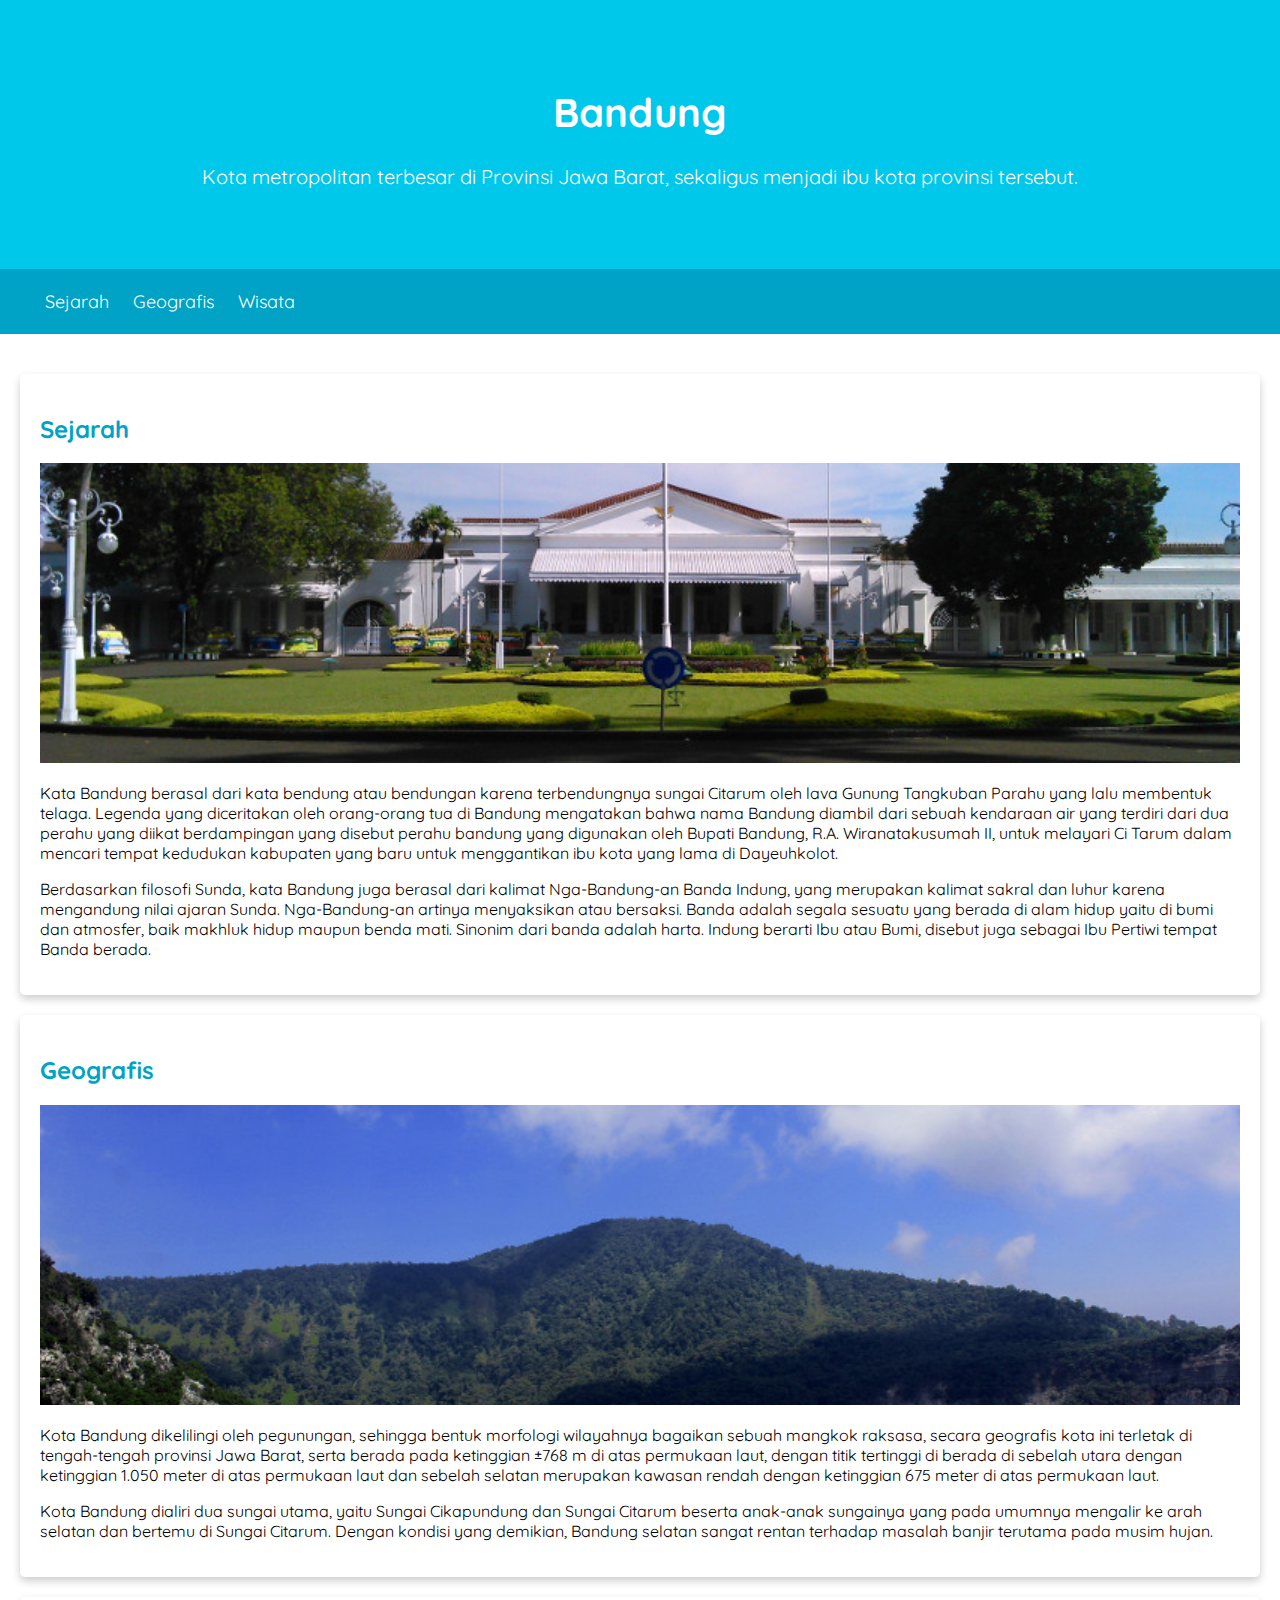
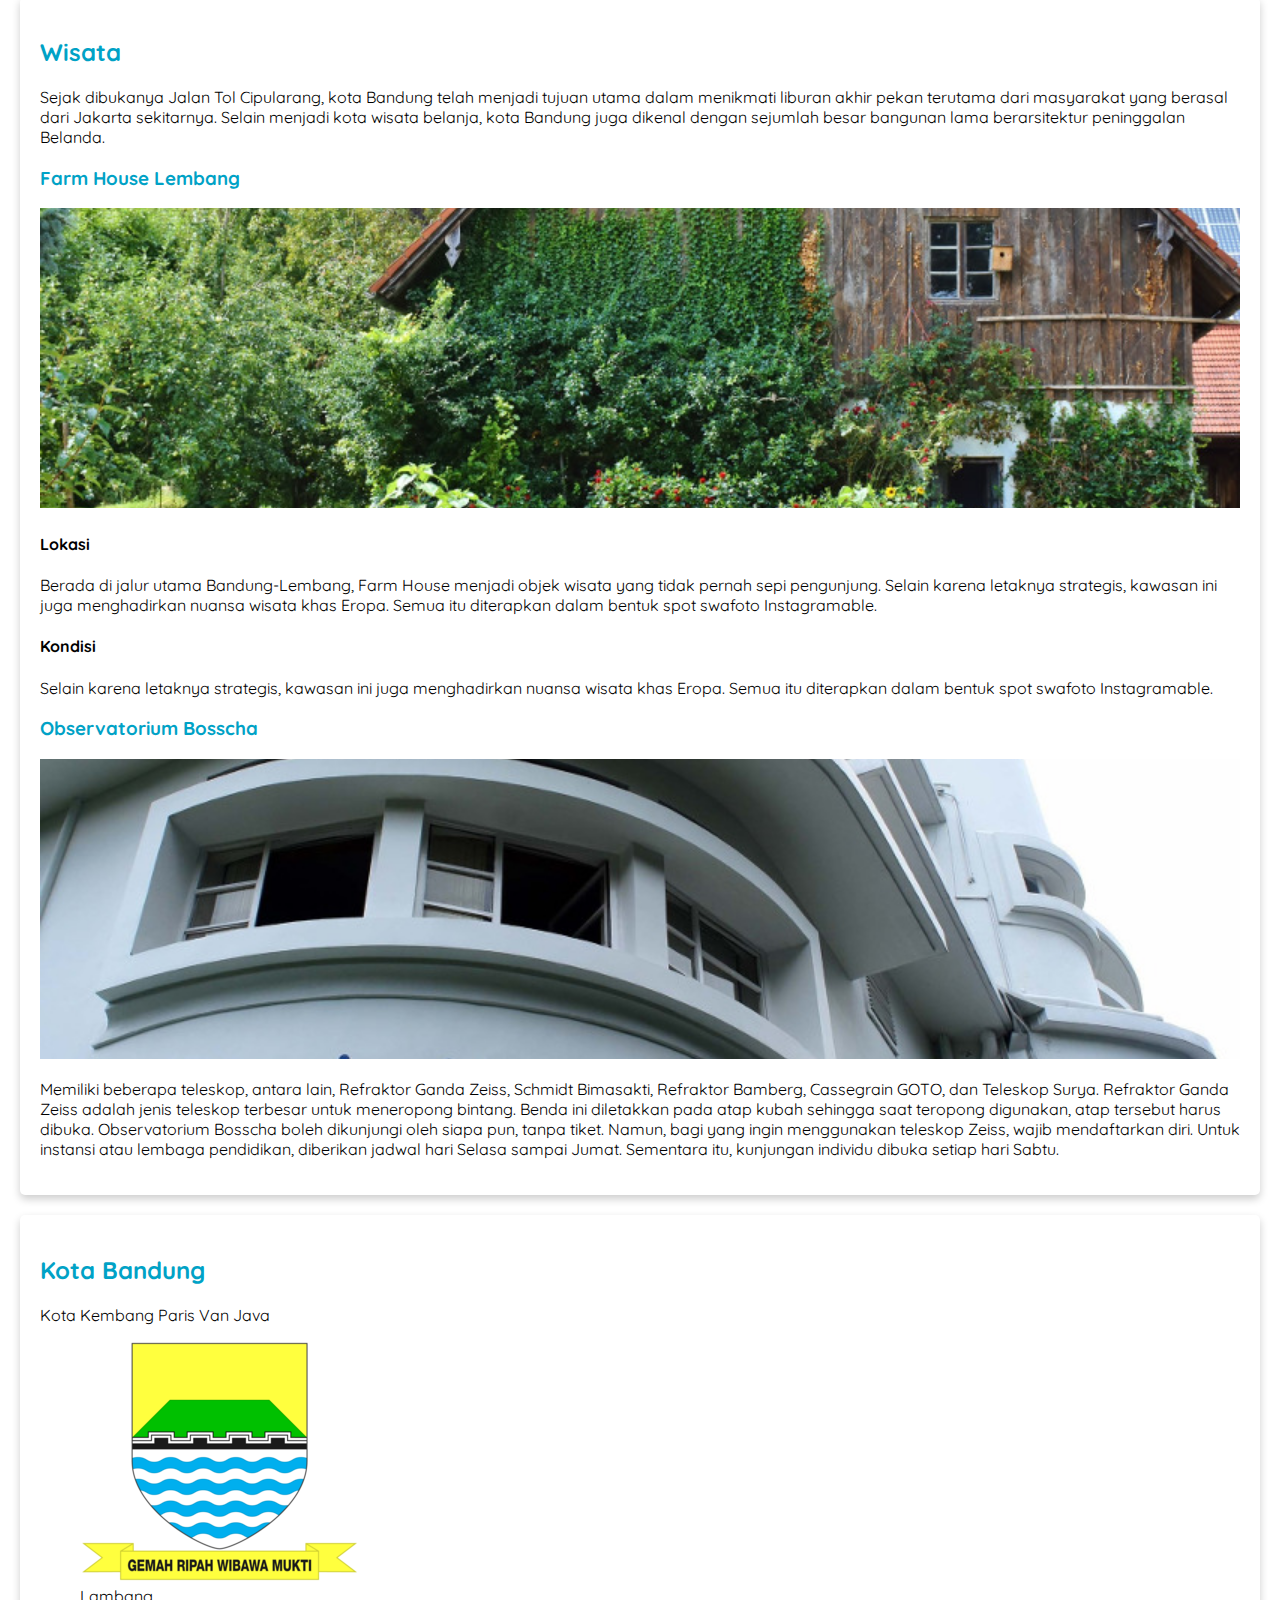
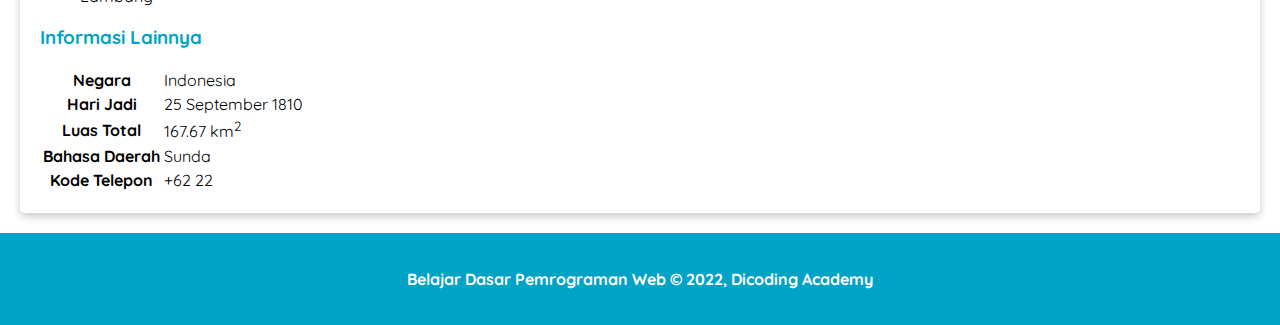
==== index.html @ 045c8f40 "first commit" ====
<!DOCTYPE html>
<html>
<head>
    <link rel="stylesheet" href="assets/styles/styles.css">
</head>
<body>
    
    <header>
        <div class="jumbotron">
        <h1>Bandung</h1>
        <p>Kota metropolitan terbesar di Provinsi Jawa Barat, sekaligus menjadi ibu kota provinsi tersebut.</p>
        </div>
        
        <nav>
            <ul>
                <li>
                    <a href="#sejarah">Sejarah</a>
                </li>
                <li>
                    <a href="#geografis">Geografis</a>
                </li>
                <li>
                    <a href="#wisata">Wisata</a>
                </li>
            </ul>
        </nav>
    </header>
    
    <main>
        
        <div id="content">
            <article class="card" id="sejarah">
                <h2>Sejarah</h2>
                <img class="featured-image" src="assets/image/history.jpg" alt="Sejarah Bandung"/>
                <p>Kata Bandung berasal dari kata bendung atau bendungan karena terbendungnya sungai Citarum oleh lava Gunung Tangkuban Parahu yang lalu membentuk telaga. Legenda yang diceritakan oleh orang-orang tua di Bandung mengatakan bahwa nama Bandung diambil dari sebuah kendaraan air yang terdiri dari dua perahu yang diikat berdampingan yang disebut perahu bandung yang digunakan oleh Bupati Bandung, R.A. Wiranatakusumah II, untuk melayari Ci Tarum dalam mencari tempat kedudukan kabupaten yang baru untuk menggantikan ibu kota yang lama di Dayeuhkolot.</p>
                
                <p>Berdasarkan filosofi Sunda, kata Bandung juga berasal dari kalimat Nga-Bandung-an Banda Indung, yang merupakan kalimat sakral dan luhur karena mengandung nilai ajaran Sunda. Nga-Bandung-an artinya menyaksikan atau bersaksi. Banda adalah segala sesuatu yang berada di alam hidup yaitu di bumi dan atmosfer, baik makhluk hidup maupun benda mati. Sinonim dari banda adalah harta. Indung berarti Ibu atau Bumi, disebut juga sebagai Ibu Pertiwi tempat Banda berada.</p>
            </article>
            
            <article class="card" id="geografis">
                <h2>Geografis</h2>
                <img class="featured-image" src="assets/image/geografis.jpg" alt="Geografis Bandung"/>
                <p>Kota Bandung dikelilingi oleh pegunungan, sehingga bentuk morfologi wilayahnya bagaikan sebuah mangkok raksasa, secara geografis kota ini terletak di tengah-tengah provinsi Jawa Barat, serta berada pada ketinggian ±768 m di atas permukaan laut, dengan titik tertinggi di berada di sebelah utara dengan ketinggian 1.050 meter di atas permukaan laut dan sebelah selatan merupakan kawasan rendah dengan ketinggian 675 meter di atas permukaan laut.</p>
                
                <p>Kota Bandung dialiri dua sungai utama, yaitu Sungai Cikapundung dan Sungai Citarum beserta anak-anak sungainya yang pada umumnya mengalir ke arah selatan dan bertemu di Sungai Citarum. Dengan kondisi yang demikian, Bandung selatan sangat rentan terhadap masalah banjir terutama pada musim hujan.</p>
            </article>
            
            <article class="card" id="wisata">
                <h2>Wisata</h2>
                <p>Sejak dibukanya Jalan Tol Cipularang, kota Bandung telah menjadi tujuan utama dalam menikmati liburan akhir pekan terutama dari masyarakat yang berasal dari Jakarta sekitarnya. Selain menjadi kota wisata belanja, kota Bandung juga dikenal dengan sejumlah besar bangunan lama berarsitektur peninggalan Belanda.</p>
                
                <section>
                    <h3>Farm House Lembang</h3>
                    <img class="featured-image" src="assets/image/farm-house.jpg" alt="Farm House Lembang" />
                    
                    <h4>Lokasi</h4>
                    <p>Berada di jalur utama Bandung-Lembang, Farm House menjadi objek wisata yang tidak pernah sepi pengunjung. Selain karena letaknya strategis, kawasan ini juga menghadirkan nuansa wisata khas Eropa. Semua itu diterapkan dalam bentuk spot swafoto Instagramable.</p>
                    
                    <h4>Kondisi</h4>
                    <p>Selain karena letaknya strategis, kawasan ini juga menghadirkan nuansa wisata khas Eropa. Semua itu diterapkan dalam bentuk spot swafoto Instagramable.</p>
                </section>
                
                <section>
                    <h3>Observatorium Bosscha</h3>
                    <img class="featured-image" src="assets/image/bosscha.jpg" alt="Observatorium Bosscha" />
                    <p>Memiliki beberapa teleskop, antara lain, Refraktor Ganda Zeiss, Schmidt Bimasakti, Refraktor Bamberg, Cassegrain GOTO, dan Teleskop Surya. Refraktor Ganda Zeiss adalah jenis teleskop terbesar untuk meneropong bintang. Benda ini diletakkan pada atap kubah sehingga saat teropong digunakan, atap tersebut harus dibuka. Observatorium Bosscha boleh dikunjungi oleh siapa pun, tanpa tiket. Namun, bagi yang ingin menggunakan teleskop Zeiss, wajib mendaftarkan diri. Untuk instansi atau lembaga pendidikan, diberikan jadwal hari Selasa sampai Jumat. Sementara itu, kunjungan individu dibuka setiap hari Sabtu.</p>
                </section>
            </article>
        </div>
        
        <aside>
            <article class="card" class="profile">
                <header>
                    <h2>Kota Bandung</h2>
                    <p>Kota Kembang Paris Van Java</p>
                    <figure>
                        <img src="assets/image/bandung-badge.png" alt="Logo Bandung">
                        <figcaption>Lambang</figcaption>
                    </figure>
                </header>

                <section>
                    <h3>Informasi Lainnya</h3>
                    <table>
                        <tr>
                            <th>Negara</th>
                            <td>Indonesia</td>
                        </tr>
                        <tr>
                            <th>Hari Jadi</th>
                            <td>25 September 1810</td>
                        </tr>
                        <tr>
                            <th>Luas Total</th>
                            <td>167.67 km<sup>2</sup></td>
                        </tr>
                        <tr>
                            <th>Bahasa Daerah</th>
                            <td>Sunda</td>
                        </tr>
                        <tr>
                            <th>Kode Telepon</th>
                            <td>+62 22</td>
                        </tr>
                    </table>
                </section>
            </article>
        </aside>
    </main>
    
    <footer>
        <p>Belajar Dasar Pemrograman Web &#169; 2022, Dicoding Academy</p>
    </footer>
    
</body>
</html>
---- assets/styles/styles.css ----
@import url('https://fonts.googleapis.com/css2?family=Quicksand:wght@400;700&display=swap');

body {
    font-family: Quicksand, sans-serif;
    margin: 0;
    padding: 0;
}

h2,
h3 {
    color: #00a2c6;
}

nav a {
    font-size: 18px;
    font-weight: 400;
    text-decoration: none;
}

nav a:hover {
    font-weight: bold;
}

.profile header {
    text-align: center;
}

footer {
    padding: 20px;
    color: white;
    background-color: #00a2c6;
    text-align: center;
    font-weight: bold;
}

.featured-image {
    width: 100%;
    max-height: 300px;
    object-fit: cover;
    object-position: center;
}

.profile img {
    width: 200px;
}

main {
    padding: 20px;
}

.card {
    box-shadow: 0 4px 8px 0 rgba(0, 0, 0, .2);
    border-radius: 5px;
    padding: 20px;
    margin-top: 20px;
}

.jumbotron {
    font-size: 20px;
    padding: 60px;
    background-color: #00c8eb;
    text-align: center;
    color: white;
}

nav {
    padding: 5px;
    background-color: #00a2c6;
}

nav li {
    display: inline;
    list-style-type: none;
    margin-right: 20px;
}

nav li a {
    font-size: 18px;
    font-weight: 400;
    text-decoration: none;
    color: white;
}
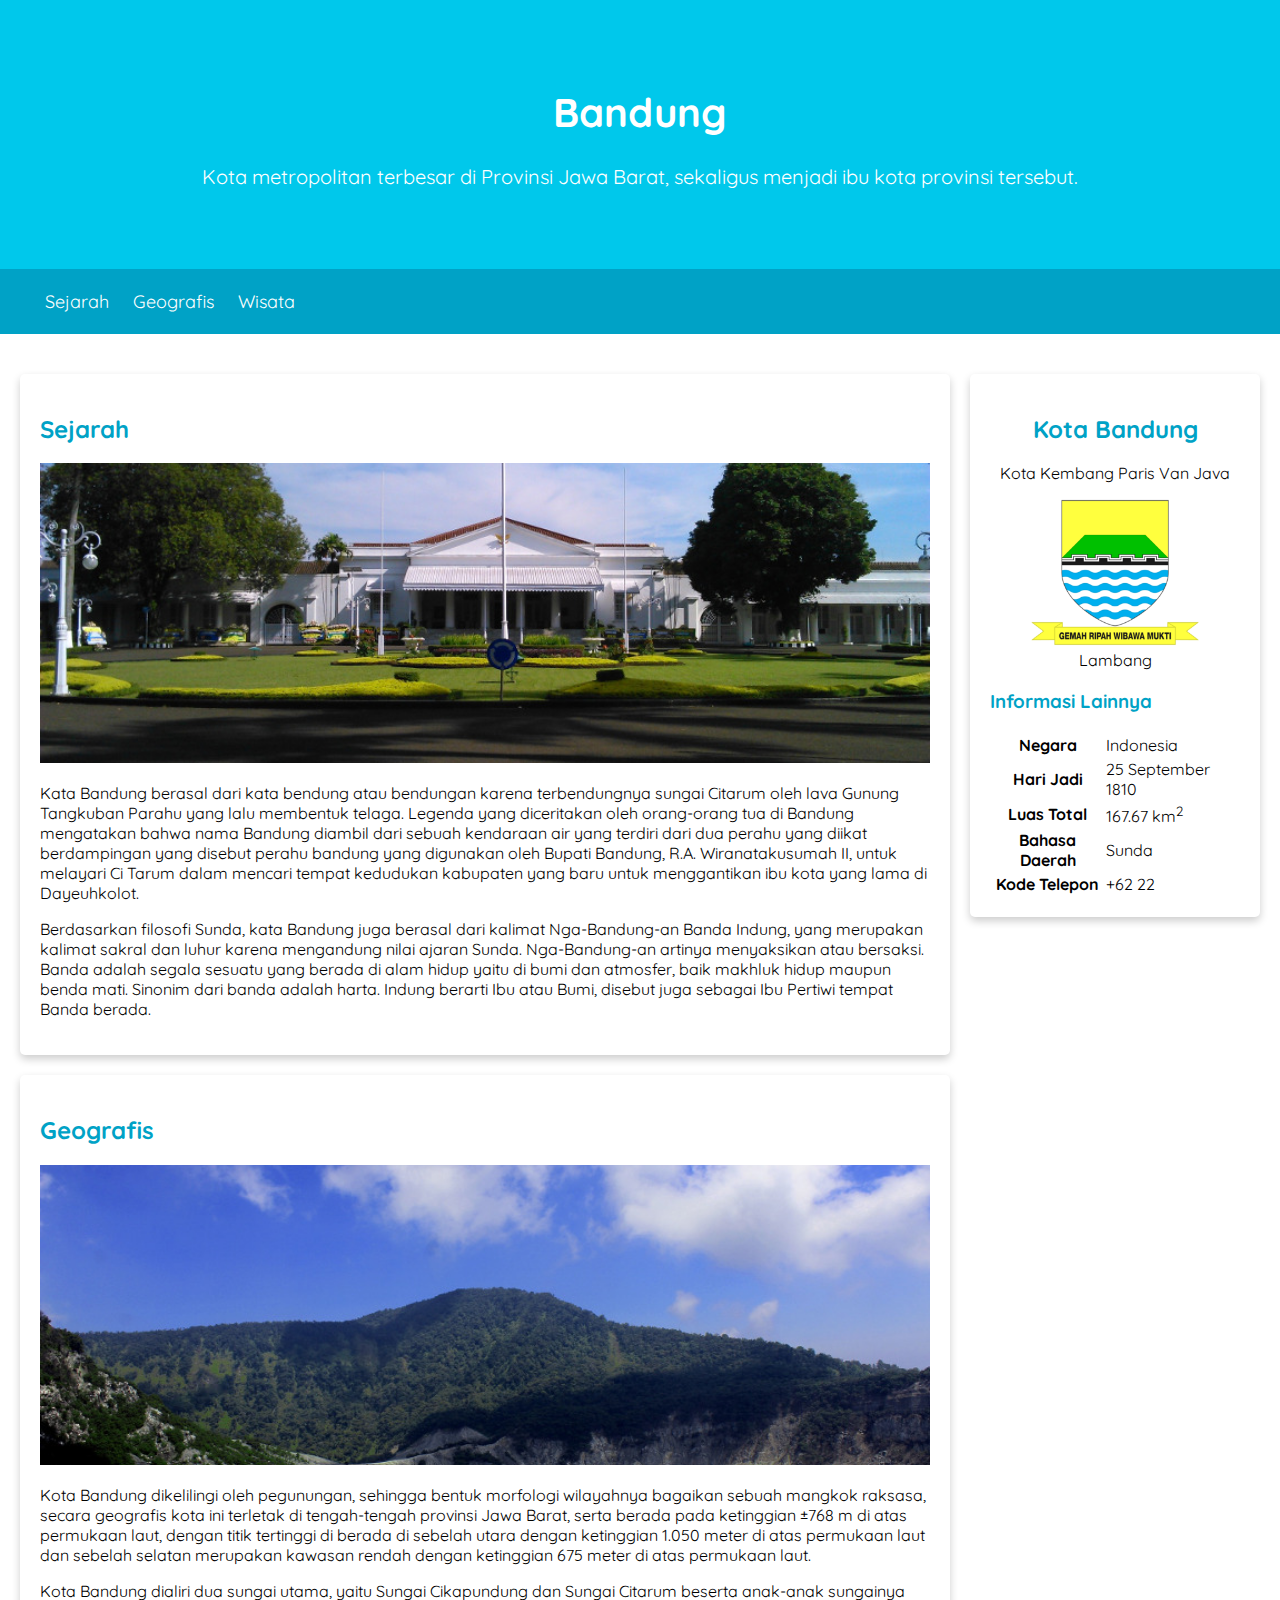
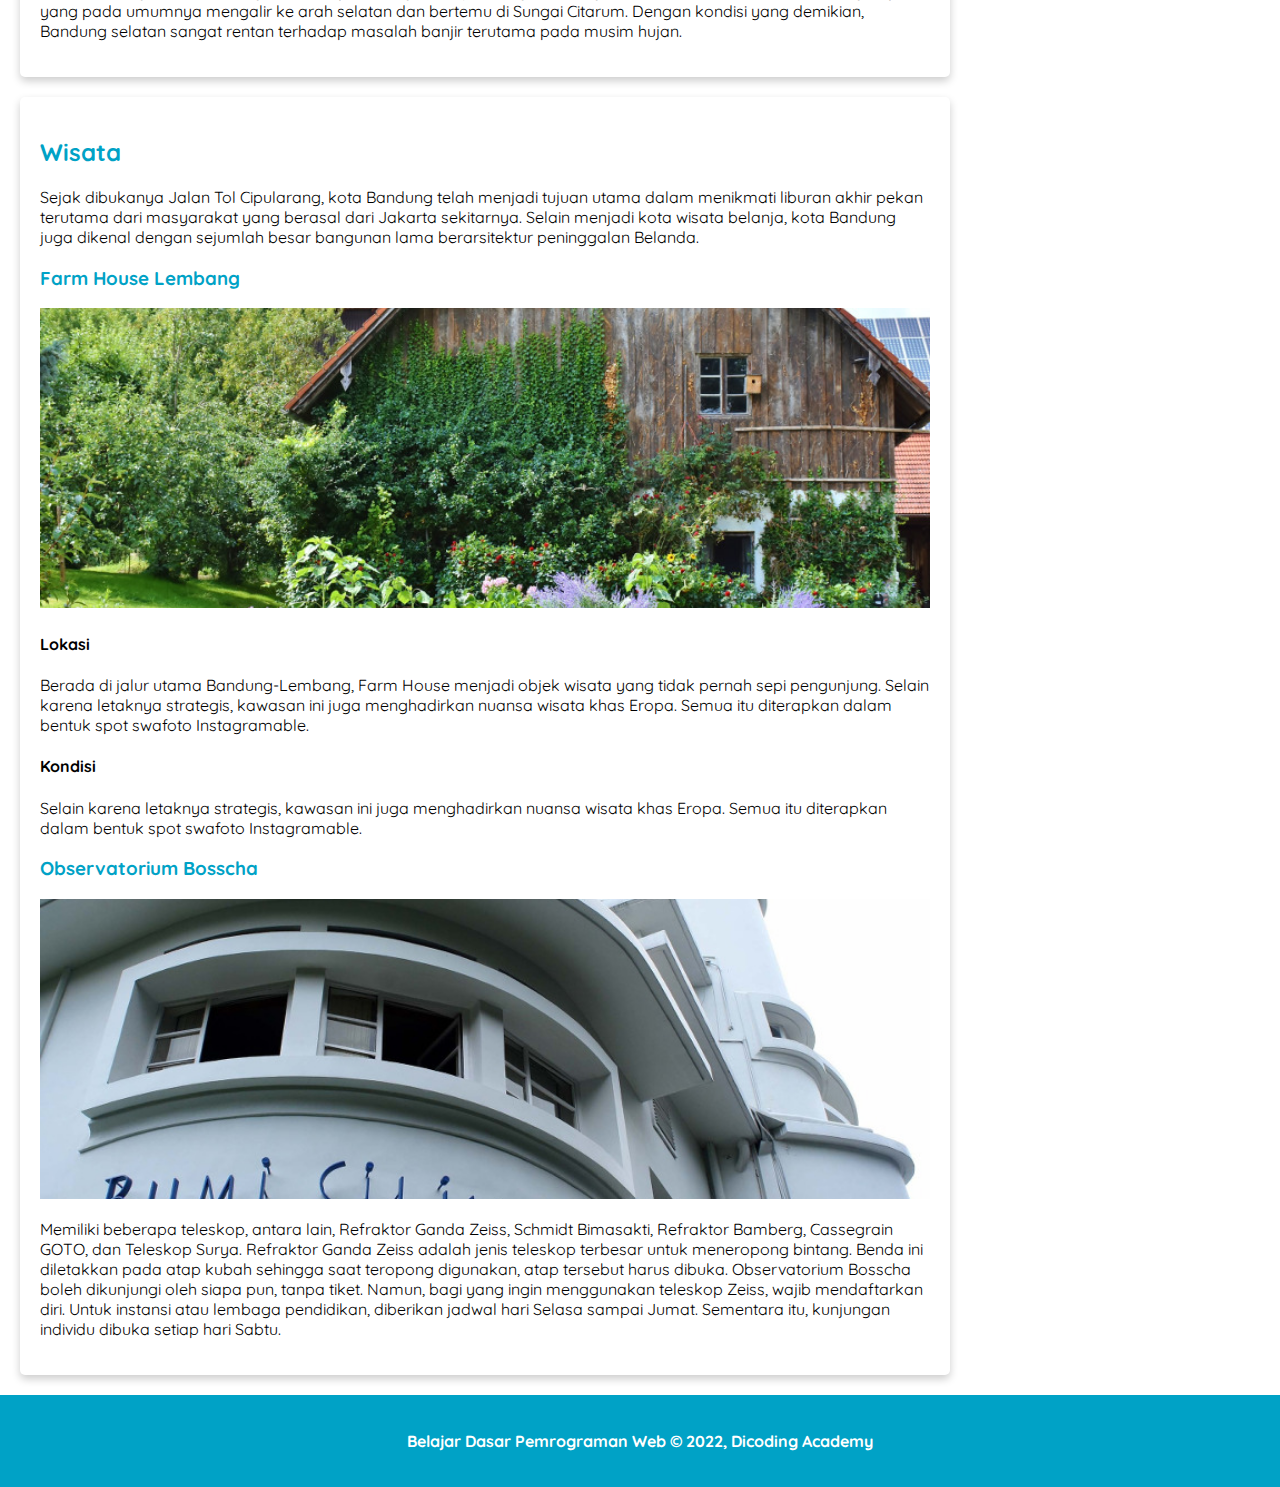
==== commit 281a0887: "finish styling content and aside" ====
--- a/index.html
+++ b/index.html
@@ -69,7 +69,7 @@
         </div>
         
         <aside>
-            <article class="card" class="profile">
+            <article class="card profile">
                 <header>
                     <h2>Kota Bandung</h2>
                     <p>Kota Kembang Paris Van Java</p>
--- a/assets/styles/styles.css
+++ b/assets/styles/styles.css
@@ -1,4 +1,12 @@
 @import url('https://fonts.googleapis.com/css2?family=Quicksand:wght@400;700&display=swap');
+
+* {
+    box-sizing: border-box;
+}
+
+img {
+    max-width: 100%;
+}
 
 body {
     font-family: Quicksand, sans-serif;
@@ -46,6 +54,7 @@
 
 main {
     padding: 20px;
+    overflow: auto;
 }
 
 .card {
@@ -79,4 +88,15 @@
     font-weight: 400;
     text-decoration: none;
     color: white;
+}
+
+#content {
+    float: left;
+    width: 75%;
+}
+
+aside {
+    float: right;
+    width: 25%;
+    padding-left: 20px;
 }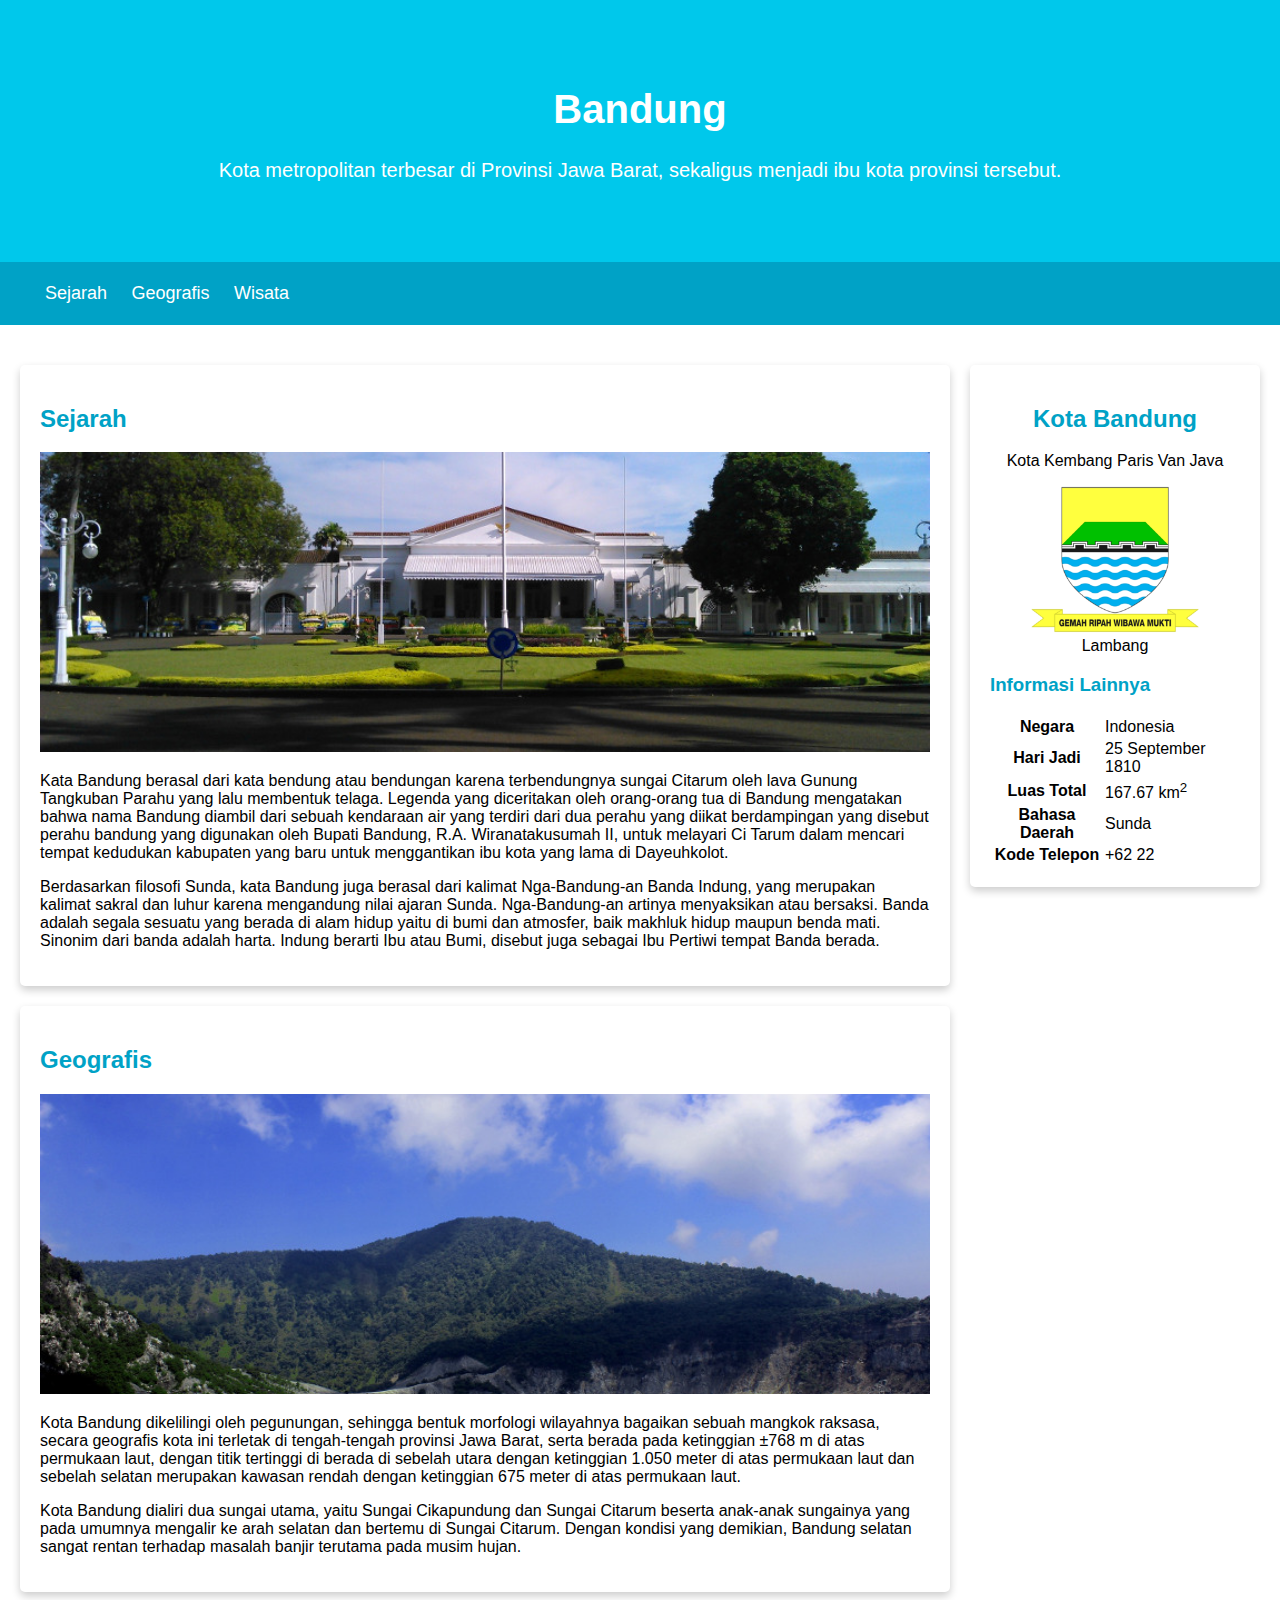
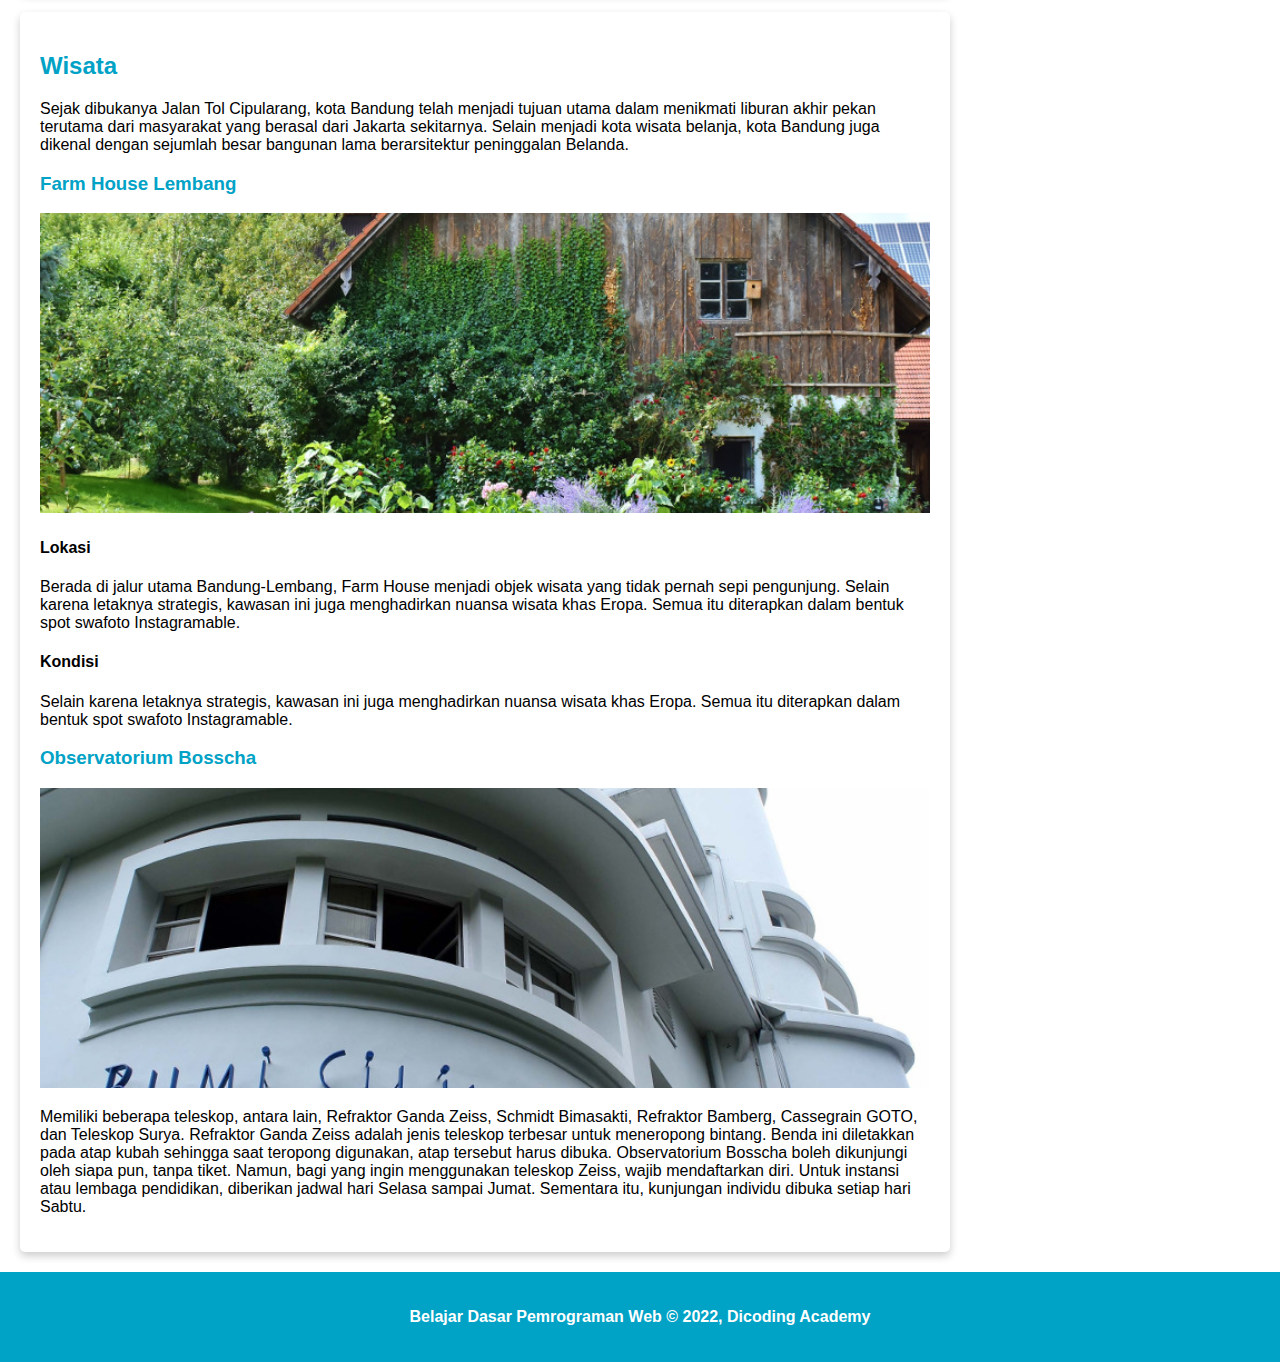
==== commit 55eb60a3: "update css based on css lint advices" ====
--- a/index.html
+++ b/index.html
@@ -1,7 +1,10 @@
 <!DOCTYPE html>
 <html>
 <head>
+    <meta name="viewport" content="width=device-width, initial-scale=1">
     <link rel="stylesheet" href="assets/styles/styles.css">
+    <link rel="preconnect" href="https://fonts.googleapis.com">
+    <link rel="preconnect" href="https://fonts.gstatic.com" crossorigin> 
 </head>
 <body>
     
--- a/assets/styles/styles.css
+++ b/assets/styles/styles.css
@@ -1,6 +1,6 @@
-@import url('https://fonts.googleapis.com/css2?family=Quicksand:wght@400;700&display=swap');
-
-* {
+.card,
+aside,
+main {
     box-sizing: border-box;
 }
 
@@ -34,18 +34,18 @@
 }
 
 footer {
+    background-color: #00a2c6;
+    color: white;
+    font-weight: bold;
     padding: 20px;
-    color: white;
-    background-color: #00a2c6;
     text-align: center;
-    font-weight: bold;
 }
 
 .featured-image {
-    width: 100%;
     max-height: 300px;
     object-fit: cover;
     object-position: center;
+    width: 100%;
 }
 
 .profile img {
@@ -53,28 +53,34 @@
 }
 
 main {
+    overflow: auto;
     padding: 20px;
-    overflow: auto;
 }
 
 .card {
+    border-radius: 5px;
     box-shadow: 0 4px 8px 0 rgba(0, 0, 0, .2);
-    border-radius: 5px;
+    margin-top: 20px;
     padding: 20px;
-    margin-top: 20px;
 }
 
 .jumbotron {
+    background-color: #00c8eb;
+    color: white;
     font-size: 20px;
     padding: 60px;
-    background-color: #00c8eb;
     text-align: center;
-    color: white;
+}
+
+header {
+    display: inline;
 }
 
 nav {
+    background-color: #00a2c6;
     padding: 5px;
-    background-color: #00a2c6;
+    position: sticky;
+    top: 0;
 }
 
 nav li {
@@ -84,10 +90,10 @@
 }
 
 nav li a {
+    color: white;
     font-size: 18px;
     font-weight: 400;
     text-decoration: none;
-    color: white;
 }
 
 #content {
@@ -97,6 +103,21 @@
 
 aside {
     float: right;
+    padding-left: 20px;
     width: 25%;
-    padding-left: 20px;
-}+}
+
+/* media query implementation */
+
+/* tablet size media query */
+@media screen and (max-width: 1000px) {
+
+    #content,
+    aside {
+        padding: 0;
+        width: 100%;
+    }
+}
+
+/* phone size media query */
+@media screen and (max-width: 600px) {}